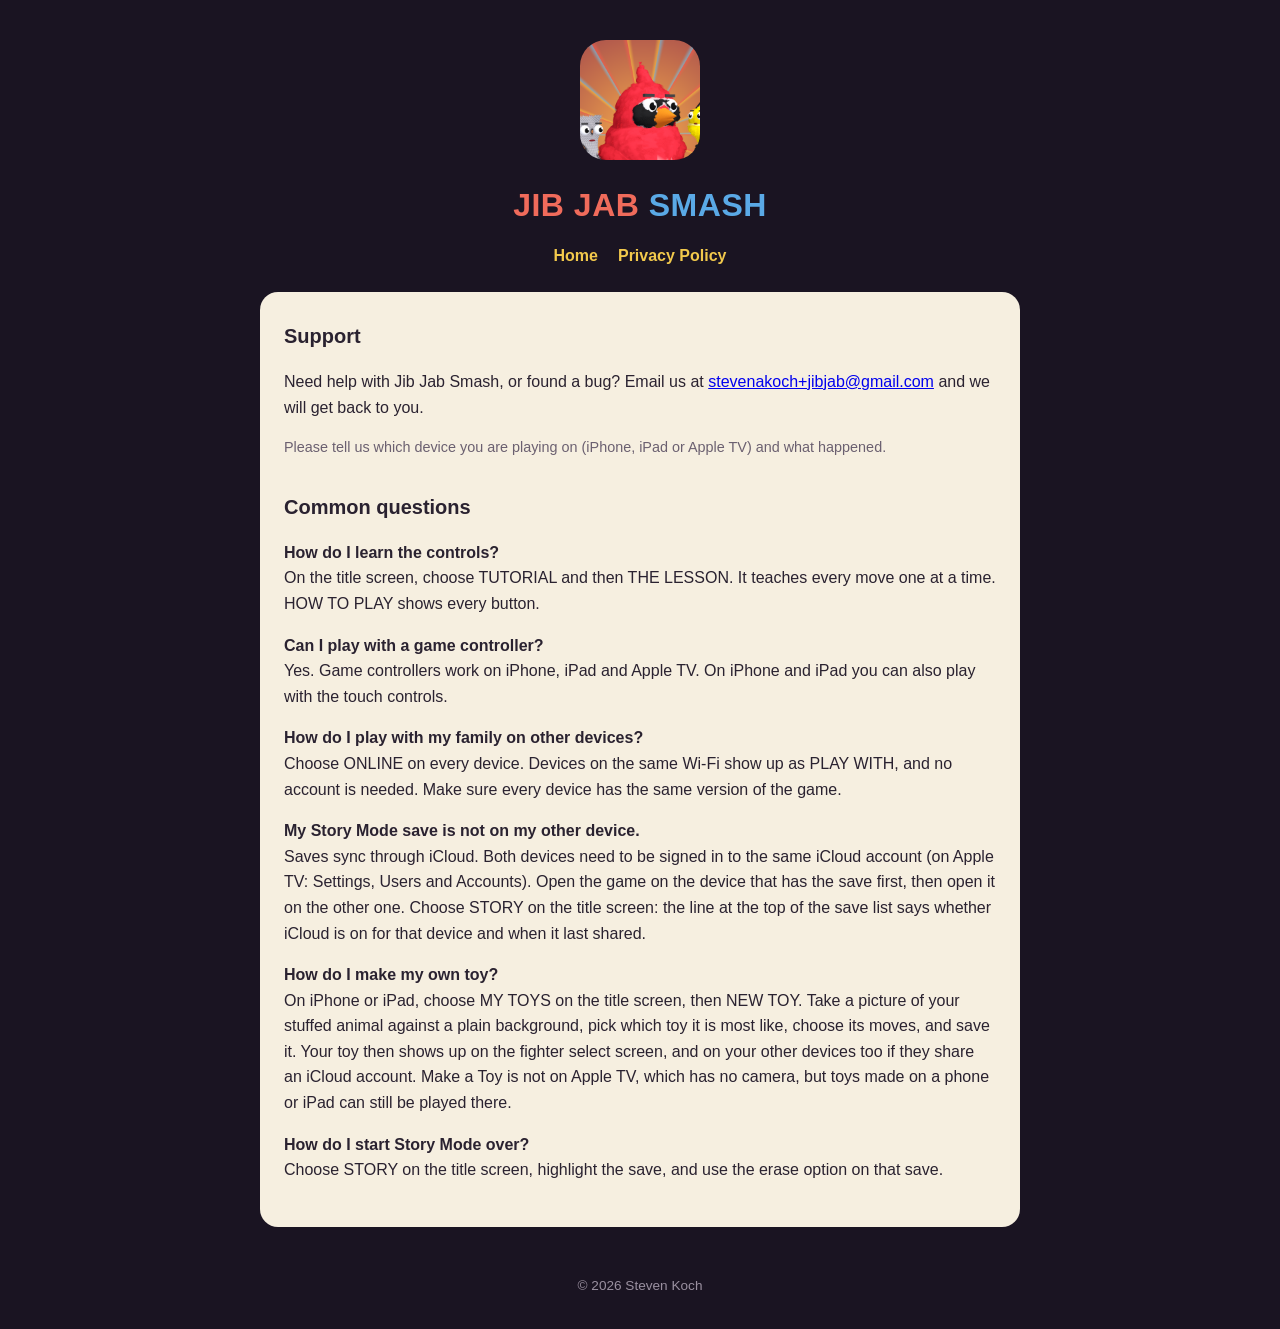
==== support.html @ fcdb91be "Support and privacy pages for Jib Jab Smash" ====
<!doctype html>
<html lang="en">
<head>
<meta charset="utf-8">
<meta name="viewport" content="width=device-width, initial-scale=1">
<title>Support - Jib Jab Smash</title>
<link rel="stylesheet" href="style.css">
</head>
<body>
<header>
  <img src="icon.png" alt="Jib Jab Smash app icon">
  <h1><span class="red">JIB JAB</span> <span class="blue">SMASH</span></h1>
  <nav><a href="./">Home</a><a href="privacy">Privacy Policy</a></nav>
</header>
<main>
  <h2>Support</h2>
  <p>Need help with Jib Jab Smash, or found a bug? Email us at <a href="mailto:stevenakoch+jibjab@gmail.com">stevenakoch+jibjab@gmail.com</a> and we will get back to you.</p>
  <p class="muted">Please tell us which device you are playing on (iPhone, iPad or Apple TV) and what happened.</p>

  <h2>Common questions</h2>
  <p><strong>How do I learn the controls?</strong><br>
  On the title screen, choose TUTORIAL and then THE LESSON. It teaches every move one at a time. HOW TO PLAY shows every button.</p>

  <p><strong>Can I play with a game controller?</strong><br>
  Yes. Game controllers work on iPhone, iPad and Apple TV. On iPhone and iPad you can also play with the touch controls.</p>

  <p><strong>How do I play with my family on other devices?</strong><br>
  Choose ONLINE on every device. Devices on the same Wi-Fi show up as PLAY WITH, and no account is needed. Make sure every device has the same version of the game.</p>

  <p><strong>My Story Mode save is not on my other device.</strong><br>
  Saves sync through iCloud. Both devices need to be signed in to the same iCloud account (on Apple TV: Settings, Users and Accounts). Open the game on the device that has the save first, then open it on the other one. Choose STORY on the title screen: the line at the top of the save list says whether iCloud is on for that device and when it last shared.</p>

  <p><strong>How do I make my own toy?</strong><br>
  On iPhone or iPad, choose MY TOYS on the title screen, then NEW TOY. Take a picture of your stuffed animal against a plain background, pick which toy it is most like, choose its moves, and save it. Your toy then shows up on the fighter select screen, and on your other devices too if they share an iCloud account. Make a Toy is not on Apple TV, which has no camera, but toys made on a phone or iPad can still be played there.</p>

  <p><strong>How do I start Story Mode over?</strong><br>
  Choose STORY on the title screen, highlight the save, and use the erase option on that save.</p>
</main>
<footer>&copy; 2026 Steven Koch</footer>
</body>
</html>
---- style.css ----
:root {
  --ink: #1a1422;
  --paper: #f6efe0;
  --gold: #f2c94c;
  --coral: #f06b5b;
  --text: #2a2230;
  --muted: #6b6070;
}
* { box-sizing: border-box; }
body {
  margin: 0;
  background: var(--ink);
  color: var(--text);
  font-family: -apple-system, BlinkMacSystemFont, "Segoe UI", Roboto, Helvetica, Arial, sans-serif;
  line-height: 1.6;
}
header {
  text-align: center;
  padding: 40px 16px 24px;
  color: var(--paper);
}
header img { width: 120px; height: 120px; border-radius: 26px; }
header h1 { margin: 12px 0 0; font-size: 2rem; letter-spacing: 0.5px; }
header h1 .red { color: var(--coral); }
header h1 .blue { color: #5aa9e6; }
nav { margin-top: 12px; }
nav a { color: var(--gold); margin: 0 10px; text-decoration: none; font-weight: 700; }
main {
  max-width: 760px;
  margin: 0 auto 48px;
  background: var(--paper);
  border-radius: 18px;
  padding: 28px 24px;
}
main h2 { margin-top: 1.6em; font-size: 1.25rem; }
main h2:first-child { margin-top: 0; }
.muted { color: var(--muted); font-size: 0.9rem; }
footer { text-align: center; color: #9a90a0; font-size: 0.85rem; padding: 0 16px 32px; }

main ul { padding-left: 1.3em; }
main li { margin: 0.4em 0; }
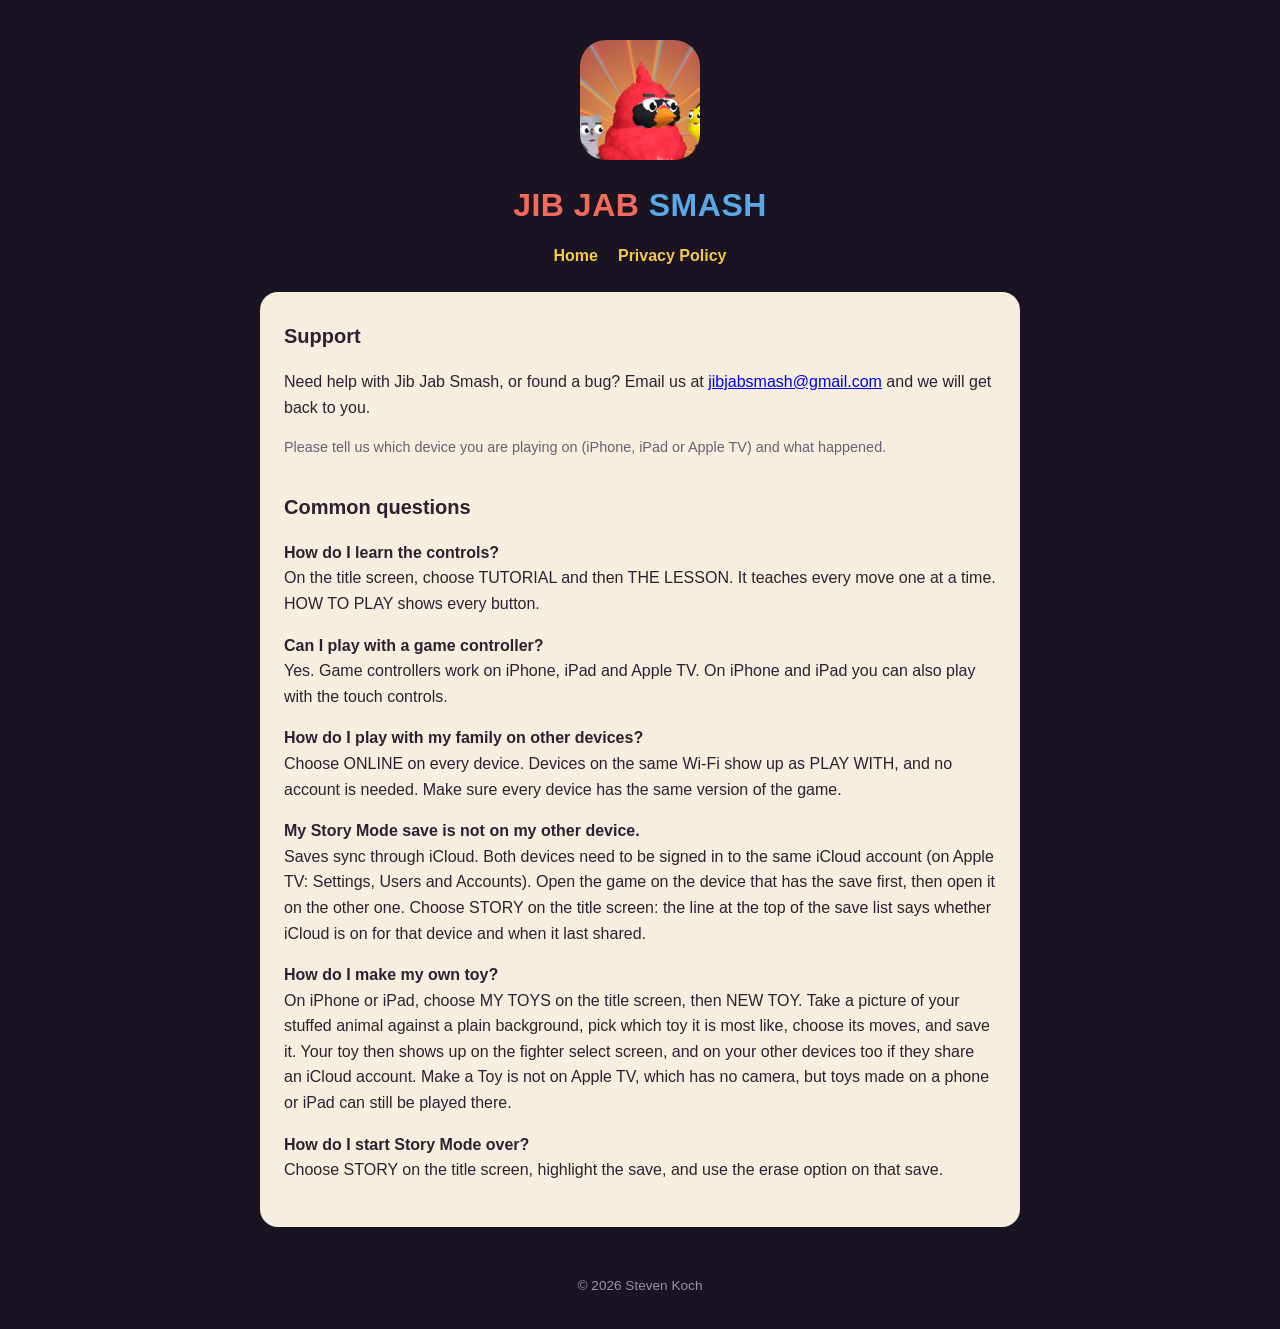
==== commit 3d64f39d: "Add files via upload" ====
--- a/support.html
+++ b/support.html
@@ -14,7 +14,7 @@
 </header>
 <main>
   <h2>Support</h2>
-  <p>Need help with Jib Jab Smash, or found a bug? Email us at <a href="mailto:stevenakoch+jibjab@gmail.com">stevenakoch+jibjab@gmail.com</a> and we will get back to you.</p>
+  <p>Need help with Jib Jab Smash, or found a bug? Email us at <a href="mailto:jibjabsmash@gmail.com">jibjabsmash@gmail.com</a> and we will get back to you.</p>
   <p class="muted">Please tell us which device you are playing on (iPhone, iPad or Apple TV) and what happened.</p>
 
   <h2>Common questions</h2>
